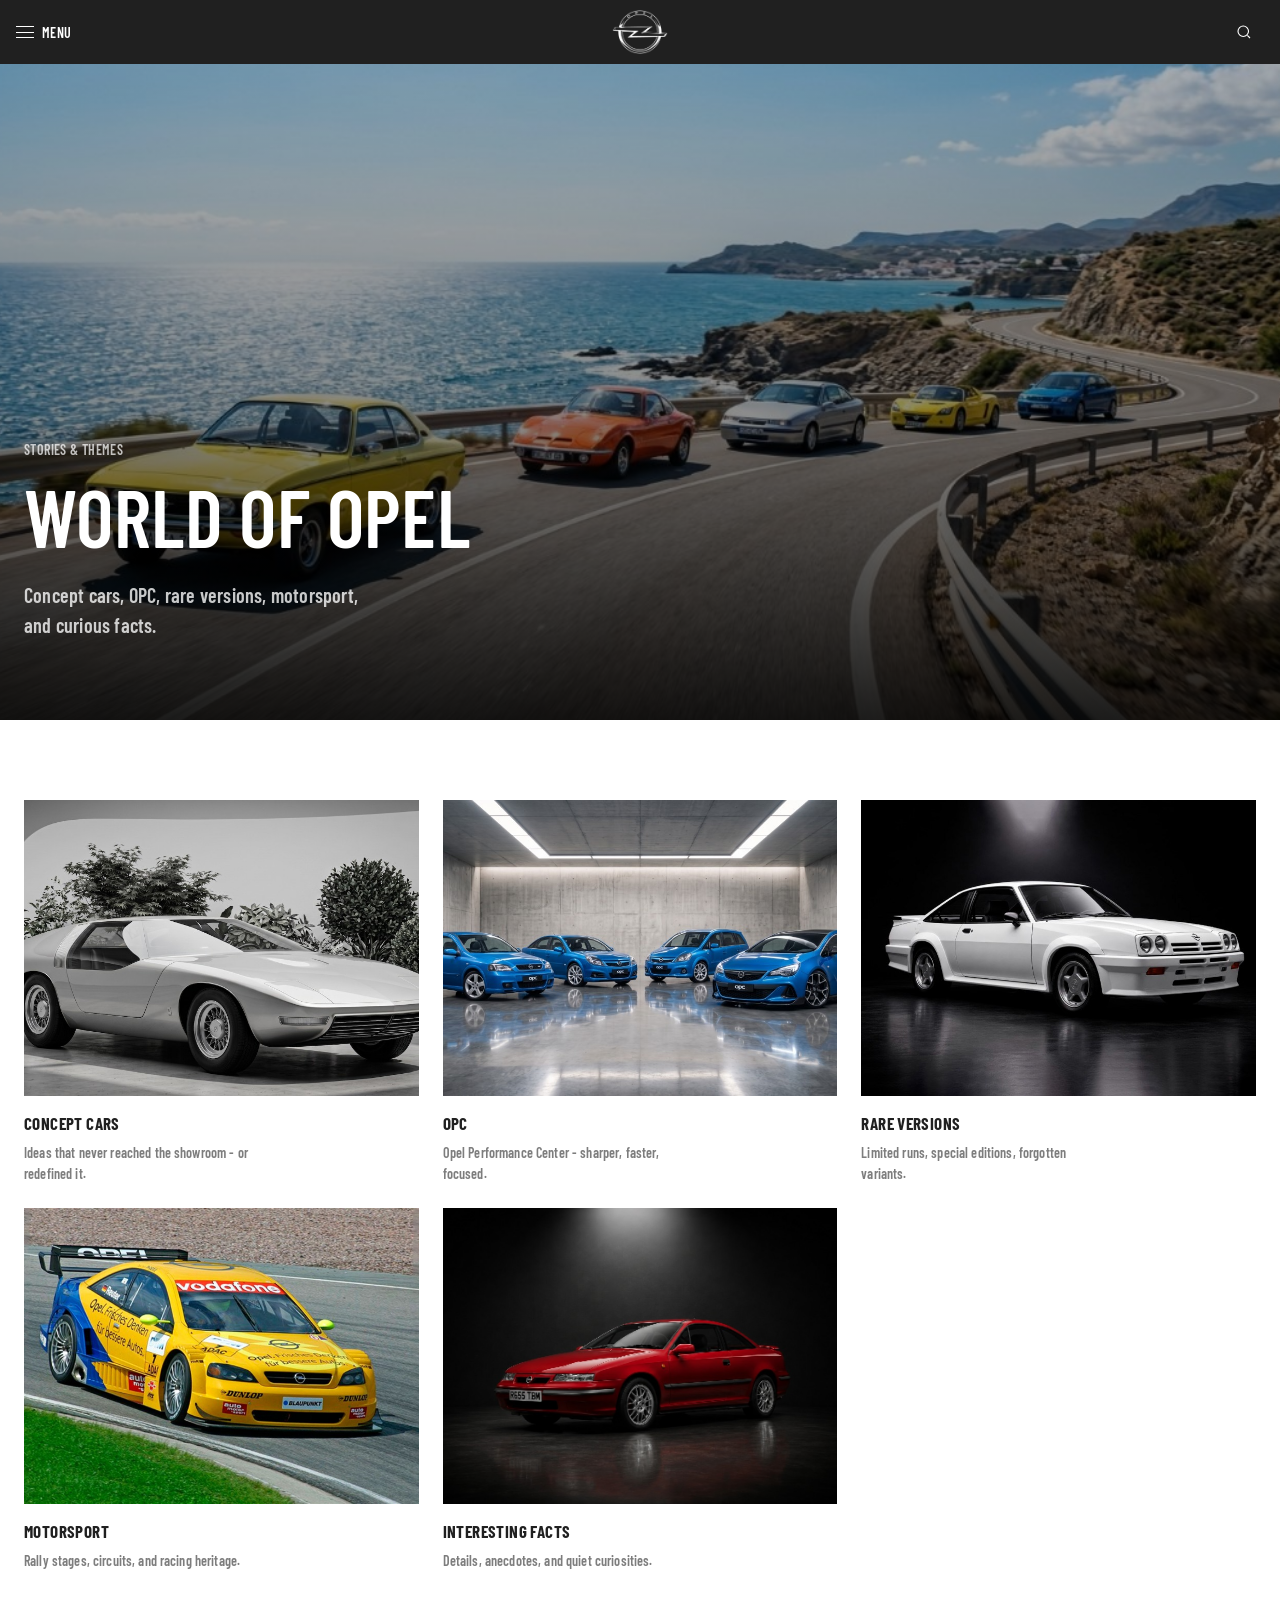
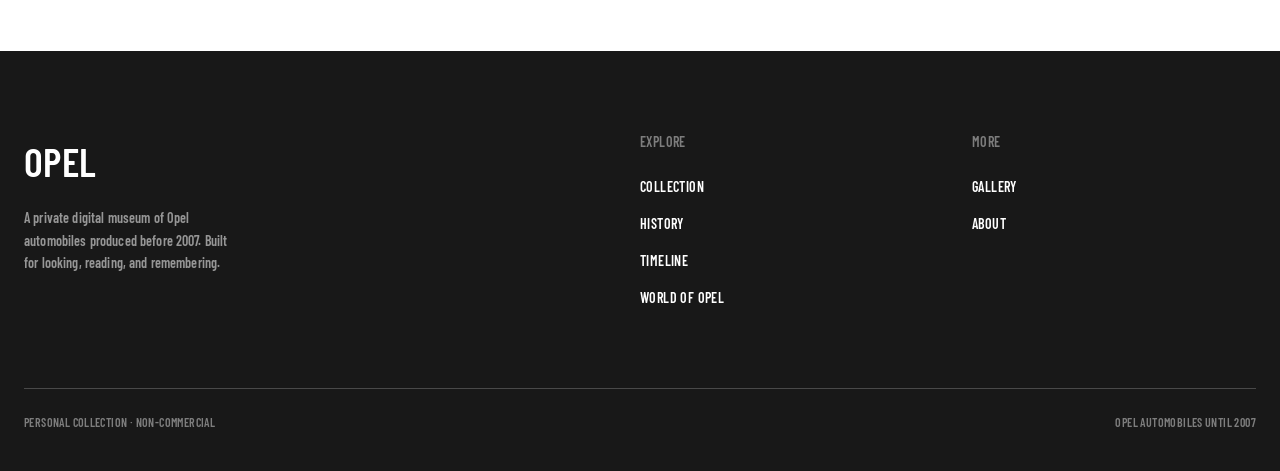
==== pages/world/index.html @ bebccdd2 "Initial commit: OPEL Digital Museum static site with GitHub Pages workflow." ====
<!DOCTYPE html>
<html lang="en">
  <head>
    <meta charset="UTF-8" />
    <meta name="viewport" content="width=device-width, initial-scale=1" />
    <title>World of Opel — OPEL</title>
    <link rel="icon" href="../../favicon.ico" sizes="any" />
    <link rel="icon" type="image/png" href="../../media/brand/favicon-32.png" sizes="32x32" />
    <link rel="apple-touch-icon" href="../../media/brand/apple-touch-icon.png" />
    <link rel="stylesheet" href="../../css/base.css" />
    <link rel="stylesheet" href="../../css/components.css" />
  </head>
  <body data-base="../../" data-page="world">
    <div id="site-header"></div>
    <main>
      <section class="page-hero" id="world-hero">
        <div class="page-hero__content">
          <p class="page-hero__eyebrow">Stories & themes</p>
          <h1 class="page-hero__title">World of Opel</h1>
          <p class="page-hero__lead">
            Concept cars, OPC, rare versions, motorsport, and curious facts.
          </p>
        </div>
      </section>
      <section class="section surface-white">
        <div class="container">
          <div class="tile-grid" id="world-categories"></div>
        </div>
      </section>
    </main>
    <div id="site-footer"></div>
    <script src="../../js/data.js"></script>
    <script src="../../js/app.js"></script>
    <script src="../../js/pages.js"></script>
  </body>
</html>
---- css/base.css ----
@import url("https://fonts.googleapis.com/css2?family=Barlow+Condensed:wght@400;500;600;700&display=swap");
@import url("./tokens.css");

*,
*::before,
*::after {
  box-sizing: border-box;
  margin: 0;
  padding: 0;
}

html {
  scroll-behavior: smooth;
}

body {
  font-family: var(--font-display);
  font-weight: var(--font-weight);
  font-size: var(--text-body);
  line-height: var(--leading-body);
  letter-spacing: var(--font-tracking);
  color: var(--color-carbony-black);
  background: var(--surface-canvas);
  text-transform: uppercase;
  -webkit-font-smoothing: antialiased;
}

img {
  display: block;
  max-width: 100%;
  height: auto;
  border-radius: var(--radius);
}

a {
  color: inherit;
  text-decoration: none;
}

button {
  font: inherit;
  letter-spacing: inherit;
  text-transform: uppercase;
  cursor: pointer;
  border: none;
  background: none;
  color: inherit;
  border-radius: var(--radius);
}

ul,
ol {
  list-style: none;
}

.container {
  width: min(100% - 48px, var(--page-max));
  margin-inline: auto;
}

.sr-only {
  position: absolute;
  width: 1px;
  height: 1px;
  padding: 0;
  margin: -1px;
  overflow: hidden;
  clip: rect(0, 0, 0, 0);
  border: 0;
}

/* Type roles */
.t-caption {
  font-size: var(--text-caption);
  line-height: var(--leading-caption);
  color: var(--color-steel-mid);
  font-weight: var(--font-weight-strong);
}

.t-label {
  font-size: var(--text-label);
  line-height: var(--leading-label);
  font-weight: var(--font-weight-strong);
}

.t-body {
  font-size: var(--text-body);
  line-height: var(--leading-body);
}

.t-sub {
  font-size: var(--text-subheading);
  line-height: var(--leading-subheading);
}

.t-h-sm {
  font-size: var(--text-heading-sm);
  line-height: var(--leading-heading-sm);
}

.t-h {
  font-size: var(--text-heading);
  line-height: var(--leading-heading);
}

.t-h-lg {
  font-size: var(--text-heading-lg);
  line-height: var(--leading-heading-lg);
}

.t-display {
  font-size: clamp(40px, 6vw, var(--text-display));
  line-height: var(--leading-display);
}

.t-display-lg {
  font-size: clamp(48px, 8vw, var(--text-display-lg));
  line-height: var(--leading-display-lg);
}

.t-hero {
  font-size: var(--text-hero);
  line-height: var(--leading-hero);
}

/* Sentence-case body for long reading (history / articles) */
.prose {
  text-transform: none;
  letter-spacing: 0.01em;
  max-width: 68ch;
  color: var(--color-steel-mid);
}

.prose p + p {
  margin-top: var(--space-24);
}

.prose h2 {
  text-transform: uppercase;
  letter-spacing: var(--font-tracking);
  font-size: var(--text-heading);
  line-height: var(--leading-heading);
  color: var(--color-carbony-black);
  margin: var(--space-48) 0 var(--space-24);
  font-weight: var(--font-weight-strong);
}

/* Reveal on scroll */
.reveal {
  opacity: 0;
  transform: translateY(24px);
  transition: opacity 0.7s ease, transform 0.7s ease;
}

.reveal.is-visible {
  opacity: 1;
  transform: none;
}

@media (prefers-reduced-motion: reduce) {
  html {
    scroll-behavior: auto;
  }

  .reveal {
    opacity: 1;
    transform: none;
    transition: none;
  }
}
---- css/components.css ----
/* Top navigation */
.site-header {
  position: fixed;
  inset: 0 0 auto;
  z-index: 100;
  height: var(--nav-height);
  background: var(--surface-carbony);
  color: var(--color-pearl-white);
}

.site-header__inner {
  height: 100%;
  width: min(100% - 32px, var(--page-max));
  margin-inline: auto;
  display: grid;
  grid-template-columns: 1fr auto 1fr;
  align-items: center;
  gap: var(--space-16);
}

.nav-menu-btn {
  display: inline-flex;
  align-items: center;
  gap: var(--space-8);
  justify-self: start;
  font-size: var(--text-label);
  font-weight: var(--font-weight-strong);
  color: var(--color-pearl-white);
}

.nav-menu-btn__icon {
  width: 18px;
  height: 12px;
  display: flex;
  flex-direction: column;
  justify-content: space-between;
}

.nav-menu-btn__icon span {
  display: block;
  height: 1px;
  background: currentColor;
}

.site-logo {
  justify-self: center;
  display: flex;
  align-items: center;
  line-height: 0;
}

.site-logo img {
  display: block;
  height: 44px;
  width: auto;
}

.nav-actions {
  justify-self: end;
  display: flex;
  gap: var(--space-16);
  align-items: center;
}

.nav-icon-btn {
  width: 40px;
  height: 40px;
  display: grid;
  place-items: center;
  color: var(--color-pearl-white);
  border: 1px solid transparent;
}

.nav-icon-btn:hover {
  border-color: var(--color-steel-mid);
}

.nav-icon-btn svg {
  width: 18px;
  height: 18px;
  stroke: currentColor;
  fill: none;
  stroke-width: 1.5;
}

/* Fullscreen menu overlay */
.menu-overlay {
  position: fixed;
  inset: 0;
  z-index: 200;
  background: var(--surface-deep);
  color: var(--color-pearl-white);
  padding: calc(var(--nav-height) + var(--space-48)) var(--space-24) var(--space-48);
  transform: translateY(-100%);
  transition: transform 0.45s ease;
  overflow-y: auto;
}

.menu-overlay.is-open {
  transform: none;
}

.menu-overlay__close {
  position: absolute;
  top: var(--space-24);
  right: var(--space-24);
  font-size: var(--text-label);
  font-weight: var(--font-weight-strong);
  color: var(--color-pearl-white);
}

.menu-overlay__list {
  width: min(100%, 720px);
  margin: 0 auto;
  display: flex;
  flex-direction: column;
  gap: var(--space-8);
}

.menu-overlay__list a {
  font-size: clamp(32px, 6vw, 54px);
  font-weight: var(--font-weight-strong);
  line-height: 1.1;
  padding: var(--space-8) 0;
  border-bottom: 1px solid var(--color-graphite-border);
  transition: color 0.2s ease, padding-left 0.2s ease;
}

.menu-overlay__list a:hover {
  color: var(--color-giallo-vivo);
  padding-left: var(--space-16);
}

.menu-overlay__sub {
  display: flex;
  flex-wrap: wrap;
  gap: var(--space-16);
  padding: var(--space-16) 0 var(--space-32);
}

.menu-overlay__sub a {
  font-size: var(--text-label) !important;
  font-weight: var(--font-weight-strong) !important;
  border: none !important;
  color: var(--color-ash-border);
  padding: 0 !important;
}

.menu-overlay__sub a:hover {
  color: var(--color-pearl-white);
  padding-left: 0 !important;
}

/* Search panel */
.search-panel {
  position: fixed;
  inset: var(--nav-height) 0 auto;
  z-index: 150;
  background: var(--surface-canvas);
  border-bottom: 1px solid var(--color-ash-border);
  padding: var(--space-24);
  display: none;
}

.search-panel.is-open {
  display: block;
}

.search-panel__inner {
  width: min(100%, 720px);
  margin: 0 auto;
}

.search-panel input {
  width: 100%;
  border: none;
  border-bottom: 1px solid var(--color-carbony-black);
  border-radius: 0;
  font: inherit;
  font-size: var(--text-heading-sm);
  font-weight: var(--font-weight-strong);
  text-transform: uppercase;
  letter-spacing: var(--font-tracking);
  padding: var(--space-16) 0;
  outline: none;
  background: transparent;
  color: var(--color-carbony-black);
}

.search-panel__results {
  margin-top: var(--space-24);
  display: flex;
  flex-direction: column;
  max-height: 50vh;
  overflow-y: auto;
  padding-right: var(--space-16);
}

/* Chrome/Safari: classic thin bar (width forces non-overlay).
   Do NOT set scrollbar-width/color here — they override webkit in Chrome 121+. */
.search-panel__results::-webkit-scrollbar {
  width: 4px;
}

.search-panel__results::-webkit-scrollbar-track {
  background: var(--color-marble-gray);
}

.search-panel__results::-webkit-scrollbar-thumb {
  background: var(--color-graphite-border);
  border-radius: 0;
}

.search-panel__results::-webkit-scrollbar-thumb:hover {
  background: var(--color-steel-mid);
}

.search-panel__results::-webkit-scrollbar-corner {
  background: transparent;
}

/* Firefox (and engines without webkit scrollbar pseudos) */
@supports not selector(::-webkit-scrollbar) {
  .search-panel__results {
    scrollbar-width: thin;
    scrollbar-color: var(--color-graphite-border) var(--color-marble-gray);
  }
}

.search-result {
  display: flex;
  justify-content: space-between;
  gap: var(--space-16);
  padding: var(--space-16) 0;
  border-bottom: 1px solid var(--color-marble-gray);
  font-size: var(--text-body);
  font-weight: var(--font-weight-strong);
}

.search-result:hover {
  color: var(--color-giallo-ombra);
}

.search-result__meta {
  color: var(--color-steel-mid);
  font-size: var(--text-label);
  font-weight: var(--font-weight-strong);
  white-space: nowrap;
}

.search-empty {
  color: var(--color-steel-mid);
  font-size: var(--text-label);
  font-weight: var(--font-weight-strong);
  padding: var(--space-16) 0;
}

/* Buttons */
.btn-giallo {
  display: inline-flex;
  align-items: center;
  gap: var(--space-8);
  background: var(--color-giallo-vivo);
  color: var(--surface-carbony);
  padding: var(--space-16) var(--space-24);
  font-size: var(--text-label);
  font-weight: var(--font-weight-strong);
  border-radius: var(--radius);
  transition: background 0.2s ease;
}

.btn-giallo:hover {
  background: var(--color-giallo-ombra);
}

.btn-ghost {
  display: inline-flex;
  align-items: center;
  gap: var(--space-8);
  font-size: var(--text-label);
  font-weight: var(--font-weight-strong);
  transition: gap 0.2s ease;
}

.btn-ghost:hover {
  gap: var(--space-16);
}

.btn-ghost--light {
  color: var(--color-pearl-white);
}

.btn-outline {
  display: inline-flex;
  align-items: center;
  gap: var(--space-8);
  padding: var(--space-16) var(--space-24);
  border: 1px solid var(--color-steel-mid);
  font-size: var(--text-label);
  font-weight: var(--font-weight-strong);
  border-radius: var(--radius);
}

.btn-outline:hover {
  border-color: var(--color-carbony-black);
}

/* Section heading block */
.section-head {
  display: flex;
  flex-wrap: wrap;
  align-items: flex-end;
  justify-content: space-between;
  gap: var(--space-24);
  margin-bottom: var(--space-48);
}

.section-head__title {
  font-size: clamp(32px, 5vw, var(--text-display));
  line-height: var(--leading-display);
  font-weight: var(--font-weight-strong);
}

.section-head__link {
  font-size: var(--text-label);
  font-weight: var(--font-weight-strong);
  display: inline-flex;
  align-items: center;
  gap: var(--space-8);
}

.section-head__link:hover {
  color: var(--color-giallo-ombra);
}

/* Section with title top / link top-right (desktop) or bottom (mobile) */
.section-block {
  display: grid;
  grid-template-columns: 1fr auto;
  grid-template-rows: auto auto;
  align-items: end;
  column-gap: var(--space-24);
  row-gap: var(--space-48);
}

.section-block > .section-head {
  grid-column: 1;
  grid-row: 1;
  margin-bottom: 0;
}

.section-block > .section-head__link,
.section-block > .section-more-btn {
  grid-column: 2;
  grid-row: 1;
  align-self: end;
}

.section-block > .home-preview-grid,
.section-block > .cult-marquee,
.section-block > .home-timeline-wrap,
.section-block > .prose,
.section-block > .t-sub {
  grid-column: 1 / -1;
  grid-row: 2;
  min-width: 0;
}

.section-more-btn {
  white-space: nowrap;
}

/* Surfaces */
.surface-dark {
  background: var(--surface-carbony);
  color: var(--color-pearl-white);
}

.surface-deep {
  background: var(--surface-deep);
  color: var(--color-pearl-white);
}

.surface-marble {
  background: var(--surface-marble);
}

.surface-white {
  background: var(--surface-canvas);
}

.section {
  padding-block: var(--section-gap);
}

.page-pad {
  padding-top: calc(var(--nav-height) + var(--space-64));
  padding-bottom: var(--space-80);
}

/* Hero */
.hero {
  position: relative;
  min-height: 100vh;
  min-height: 100dvh;
  background: var(--surface-carbony);
  color: var(--color-pearl-white);
  display: flex;
  align-items: flex-end;
  overflow: hidden;
}

.hero__slides {
  position: absolute;
  inset: 0;
}

.hero__slide {
  position: absolute;
  inset: 0;
  background-color: #111;
  background-position: center;
  background-size: cover;
  background-repeat: no-repeat;
  opacity: 0;
  transform: scale(1.04);
  transition: opacity 1.1s ease, transform 6s ease;
}

.hero__slide.is-active {
  opacity: 1;
  transform: scale(1);
}

.hero__veil {
  position: absolute;
  inset: 0;
  z-index: 1;
  background:
    linear-gradient(180deg, transparent 18%, rgba(0, 0, 0, 0.78) 100%),
    linear-gradient(90deg, rgba(0, 0, 0, 0.72) 0%, rgba(0, 0, 0, 0.2) 55%, transparent 100%);
  pointer-events: none;
}

.hero__media {
  position: absolute;
  inset: 0;
  background:
    linear-gradient(180deg, transparent 20%, rgba(0, 0, 0, 0.82) 100%),
    linear-gradient(90deg, rgba(0, 0, 0, 0.7) 0%, rgba(0, 0, 0, 0.25) 55%),
    #111 url("../media/cars/calibra/hero.jpg") center / cover no-repeat;
}

.hero__media::after {
  content: "";
  position: absolute;
  inset: 0;
  background: repeating-linear-gradient(
    -12deg,
    transparent,
    transparent 80px,
    rgba(255, 255, 255, 0.015) 80px,
    rgba(255, 255, 255, 0.015) 81px
  );
  pointer-events: none;
}

.hero__content {
  position: relative;
  z-index: 2;
  width: min(100% - 48px, var(--page-max));
  margin: 0 auto;
  padding-bottom: var(--space-80);
  min-width: min(100%, 320px);
}

.hero__eyebrow {
  font-size: var(--text-label);
  font-weight: var(--font-weight-strong);
  margin-bottom: var(--space-16);
  color: var(--color-ash-border);
}

.hero__title {
  margin-bottom: var(--space-32);
  font-weight: var(--font-weight-strong);
}

.hero__actions {
  display: flex;
  flex-wrap: wrap;
  gap: var(--space-24);
  align-items: center;
}

.hero__pips {
  position: absolute;
  right: var(--space-40);
  bottom: var(--space-40);
  display: flex;
  align-items: center;
  gap: var(--space-24);
  z-index: 2;
}

.pip {
  width: 40px;
  height: 2px;
  padding: 0;
  background: rgba(255, 255, 255, 0.35);
  border: none;
  border-radius: 0;
  cursor: pointer;
}

.pip.is-active {
  background: var(--color-pearl-white);
}

/* Product / story tiles */
.tile-grid {
  display: grid;
  grid-template-columns: repeat(3, 1fr);
  gap: var(--space-24);
}

.tile-grid--2 {
  grid-template-columns: repeat(2, 1fr);
}

/* Cult models infinite marquee */
.cult-section {
  overflow: hidden;
}

.cult-marquee {
  overflow: hidden;
  width: 100%;
  max-width: 100%;
  min-width: 0;
  cursor: grab;
  -webkit-mask-image: linear-gradient(
    to right,
    transparent 0%,
    #000 6%,
    #000 94%,
    transparent 100%
  );
  mask-image: linear-gradient(
    to right,
    transparent 0%,
    #000 6%,
    #000 94%,
    transparent 100%
  );
  user-select: none;
}

.cult-marquee.is-dragging {
  cursor: grabbing;
}

.cult-marquee.is-dragging .cult-marquee__item {
  pointer-events: none;
}

.cult-marquee__track {
  display: flex;
  gap: var(--space-24);
  width: max-content;
  padding-inline: 0;
  will-change: transform;
}

.cult-marquee__item {
  flex: 0 0 280px;
  width: 280px;
  max-width: 100%;
}

/* Compact preview: column, 3 items, no scroll */
.cult-marquee.is-compact {
  overflow: visible;
  cursor: default;
  mask-image: none;
  -webkit-mask-image: none;
  user-select: auto;
  width: 100%;
  margin-left: 0;
}

.cult-marquee.is-compact .cult-marquee__track {
  display: grid;
  grid-template-columns: 1fr;
  gap: var(--space-24);
  width: 100%;
  max-width: none;
  padding-inline: 0;
  transform: none !important;
  will-change: auto;
}

.cult-marquee.is-compact .cult-marquee__item {
  flex: none;
  width: 100%;
  max-width: none;
}

.cult-marquee.is-compact .cult-marquee__item:nth-child(n + 4) {
  display: none;
}

@media (prefers-reduced-motion: reduce) {
  .cult-marquee:not(.is-compact) {
    overflow-x: auto;
  }

  .cult-marquee:not(.is-compact) .cult-marquee__track {
    transform: none !important;
  }
}

/* Home timeline preview */
.home-timeline-wrap {
  position: relative;
}

.home-timeline {
  display: grid;
  gap: 0;
  overflow: hidden;
  -webkit-mask-image: linear-gradient(
    to bottom,
    #000 0%,
    #000 42%,
    rgba(0, 0, 0, 0.55) 68%,
    transparent 100%
  );
  mask-image: linear-gradient(
    to bottom,
    #000 0%,
    #000 42%,
    rgba(0, 0, 0, 0.55) 68%,
    transparent 100%
  );
}

.home-timeline__item {
  display: grid;
  grid-template-columns: 104px 1fr;
  gap: var(--space-24);
  padding: var(--space-24) 0;
  border-bottom: 1px solid var(--color-graphite-border);
}

.home-timeline__item:first-child {
  padding-top: 0;
}

.home-timeline__item:last-child {
  border-bottom: none;
  padding-bottom: var(--space-64);
}

.home-timeline__more {
  position: absolute;
  left: 50%;
  bottom: var(--space-8);
  z-index: 2;
  transform: translate(-50%, 12px);
  opacity: 0;
  pointer-events: none;
  transition: opacity 0.35s ease, transform 0.35s ease;
  white-space: nowrap;
}

.home-timeline-wrap:hover .home-timeline__more,
.home-timeline-wrap:focus-within .home-timeline__more {
  opacity: 1;
  transform: translate(-50%, 0);
  pointer-events: auto;
}

@media (min-width: 801px) {
  .home-timeline-wrap .home-timeline__more {
    position: absolute;
    left: 50%;
    bottom: var(--space-8);
    z-index: 2;
    transform: translate(-50%, 12px);
    opacity: 0;
    pointer-events: none;
    border: none;
    min-height: 0;
    padding: 0;
    margin: 0;
    width: auto;
    text-align: left;
  }

  .home-timeline-wrap:hover .home-timeline__more,
  .home-timeline-wrap:focus-within .home-timeline__more {
    opacity: 1;
    transform: translate(-50%, 0);
    pointer-events: auto;
  }
}

.home-timeline__year {
  font-size: var(--text-subheading);
  font-weight: var(--font-weight-strong);
  color: var(--color-giallo-vivo);
  letter-spacing: 0.04em;
}

.home-timeline__title {
  font-size: clamp(22px, 2.4vw, var(--text-heading-sm));
  font-weight: var(--font-weight-strong);
  margin-bottom: var(--space-8);
  line-height: 1.25;
}

.home-timeline__text {
  font-size: var(--text-body);
  font-weight: var(--font-weight-strong);
  color: var(--color-ash-border);
  text-transform: none;
  letter-spacing: 0.01em;
  max-width: 56ch;
  line-height: 1.6;
}

.tile {
  display: block;
}

.tile__media {
  aspect-ratio: 4 / 3;
  background: var(--color-anvil);
  margin-bottom: var(--space-16);
  position: relative;
  overflow: hidden;
}

.tile__media img {
  width: 100%;
  height: 100%;
  object-fit: cover;
}

.tile__placeholder {
  width: 100%;
  height: 100%;
  display: grid;
  place-items: center;
  background:
    linear-gradient(145deg, #2a2a2a 0%, #151515 50%, #1f1f1f 100%);
  color: var(--color-ash-border);
  font-size: var(--text-label);
  font-weight: var(--font-weight-strong);
  text-align: center;
  padding: var(--space-16);
}

.tile__date {
  font-size: var(--text-caption);
  font-weight: var(--font-weight-strong);
  color: var(--color-steel-mid);
  margin-bottom: var(--space-8);
}

.tile__title {
  font-size: var(--text-body);
  line-height: 1.3;
  font-weight: 700;
}

.tile:hover .tile__title {
  color: var(--color-giallo-ombra);
}

.tile--dark .tile__date {
  color: var(--color-ash-border);
}

.tile--dark:hover .tile__title {
  color: var(--color-giallo-vivo);
}

/* Collection cards */
.car-card__meta {
  display: flex;
  gap: var(--space-16);
  font-size: var(--text-caption);
  font-weight: var(--font-weight-strong);
  color: var(--color-steel-mid);
  margin-bottom: var(--space-8);
}

.car-card__desc {
  margin-top: var(--space-8);
  font-size: var(--text-label);
  font-weight: var(--font-weight-strong);
  color: var(--color-steel-mid);
  text-transform: none;
  letter-spacing: 0.01em;
  max-width: 40ch;
}

/* Footer */
.site-footer {
  background: var(--surface-deep);
  color: var(--color-pearl-white);
  padding: var(--space-80) 0 var(--space-40);
}

.site-footer__grid {
  display: grid;
  grid-template-columns: 2fr 1fr 1fr;
  gap: var(--space-48);
  margin-bottom: var(--space-64);
}

.site-footer__brand {
  font-size: var(--text-heading-lg);
  font-weight: var(--font-weight-strong);
  margin-bottom: var(--space-16);
}

.site-footer p {
  font-size: var(--text-label);
  font-weight: var(--font-weight-strong);
  color: var(--color-ash-border);
  max-width: 36ch;
  text-transform: none;
  letter-spacing: 0.01em;
  line-height: 1.6;
}

.site-footer__col h3 {
  font-size: var(--text-label);
  font-weight: var(--font-weight-strong);
  margin-bottom: var(--space-24);
  color: var(--color-steel-mid);
}

.site-footer__col a {
  display: block;
  font-size: var(--text-label);
  font-weight: var(--font-weight-strong);
  margin-bottom: var(--space-16);
  color: var(--color-pearl-white);
}

.site-footer__col a:hover {
  color: var(--color-giallo-vivo);
}

.site-footer__bottom {
  border-top: 1px solid var(--color-graphite-border);
  padding-top: var(--space-24);
  font-size: var(--text-caption);
  font-weight: var(--font-weight-strong);
  color: var(--color-steel-mid);
  display: flex;
  justify-content: space-between;
  gap: var(--space-16);
  flex-wrap: wrap;
}

/* Page hero (inner) */
.page-hero {
  background: var(--surface-carbony);
  color: var(--color-pearl-white);
  padding: calc(var(--nav-height) + var(--space-80)) 0 var(--space-80);
}

.page-hero--banner {
  position: relative;
  min-height: min(80vh, 800px);
  display: flex;
  align-items: flex-end;
  padding: 0;
  overflow: hidden;
}

.page-hero__media {
  position: absolute;
  inset: 0;
  background: center / cover no-repeat;
  transform: scale(1.02);
}

.page-hero__veil {
  position: absolute;
  inset: 0;
  background:
    linear-gradient(
      to top,
      rgba(0, 0, 0, 0.88) 0%,
      rgba(0, 0, 0, 0.45) 42%,
      rgba(0, 0, 0, 0.28) 100%
    );
  pointer-events: none;
}

.page-hero__content {
  position: relative;
  z-index: 1;
  width: min(100% - 48px, var(--page-max));
  margin-inline: auto;
}

.page-hero--banner .page-hero__content {
  padding: calc(var(--nav-height) + var(--space-80)) 0 var(--space-80);
}

.page-hero__eyebrow {
  font-size: var(--text-label);
  font-weight: var(--font-weight-strong);
  color: var(--color-ash-border);
  margin-bottom: var(--space-16);
}

.page-hero--banner .page-hero__eyebrow {
  color: rgba(255, 255, 255, 0.72);
}

.page-hero__title {
  font-size: clamp(48px, 8vw, var(--text-display-lg));
  line-height: var(--leading-display-lg);
  font-weight: var(--font-weight-strong);
  max-width: 16ch;
}

.page-hero__lead {
  margin-top: var(--space-24);
  font-size: var(--text-subheading);
  font-weight: var(--font-weight-strong);
  color: var(--color-ash-border);
  max-width: 40ch;
  text-transform: none;
  letter-spacing: 0.01em;
}

.page-hero--banner .page-hero__lead {
  color: rgba(255, 255, 255, 0.78);
}

/* Timeline */
.timeline {
  position: relative;
  padding-left: var(--space-40);
}

.timeline::before {
  content: "";
  position: absolute;
  left: 0;
  top: 0;
  bottom: 0;
  width: 1px;
  background: var(--color-ash-border);
}

.timeline__item {
  position: relative;
  padding-bottom: var(--space-64);
}

.timeline__item::before {
  content: "";
  position: absolute;
  left: calc(-1 * var(--space-40) - 4px);
  top: 6px;
  width: 9px;
  height: 9px;
  background: var(--color-giallo-vivo);
}

.timeline__year {
  font-size: var(--text-label);
  font-weight: var(--font-weight-strong);
  color: var(--color-steel-mid);
  margin-bottom: var(--space-8);
}

.timeline__title {
  font-size: var(--text-heading-sm);
  font-weight: var(--font-weight-strong);
  margin-bottom: var(--space-16);
}

.timeline__text {
  text-transform: none;
  letter-spacing: 0.01em;
  color: var(--color-anvil);
  max-width: 60ch;
  line-height: 1.6;
}

/* Specs table */
.specs {
  width: 100%;
  border-collapse: collapse;
}

.specs th,
.specs td {
  text-align: left;
  padding: var(--space-16) 0;
  border-bottom: 1px solid var(--color-ash-border);
  font-size: var(--text-label);
  font-weight: var(--font-weight-strong);
  vertical-align: top;
}

.specs th {
  color: var(--color-steel-mid);
  width: 40%;
}

/* Engine block */
.engine-list {
  display: grid;
  gap: var(--space-24);
}

.engine-card {
  border: 1px solid var(--color-ash-border);
  padding: var(--space-24);
  position: relative;
  transition: border-color 0.25s ease, background 0.25s ease;
  cursor: pointer;
}

.engine-card:hover,
.engine-card.is-active {
  border-color: var(--color-giallo-vivo);
  background: var(--surface-marble);
}

.engine-card__name {
  font-size: var(--text-heading-sm);
  font-weight: var(--font-weight-strong);
  margin-bottom: var(--space-8);
}

.engine-card__meta {
  font-size: var(--text-label);
  font-weight: var(--font-weight-strong);
  color: var(--color-steel-mid);
  margin-bottom: var(--space-16);
}

.engine-card__hint {
  font-size: var(--text-caption);
  font-weight: var(--font-weight-strong);
  color: var(--color-steel-mid);
  opacity: 0;
  transform: translateY(4px);
  transition: opacity 0.25s ease, transform 0.25s ease;
}

.engine-card:hover .engine-card__hint {
  opacity: 1;
  transform: none;
}

.engine-card__pulse {
  position: absolute;
  top: var(--space-24);
  right: var(--space-24);
  width: 12px;
  height: 12px;
  background: var(--color-giallo-vivo);
  opacity: 0;
}

.engine-card:hover .engine-card__pulse {
  animation: engine-pulse 0.9s ease infinite;
}

@keyframes engine-pulse {
  0%,
  100% {
    opacity: 0.2;
    transform: scale(1);
  }
  50% {
    opacity: 1;
    transform: scale(1.35);
  }
}

/* Gallery lightbox */
.lightbox {
  position: fixed;
  inset: 0;
  z-index: 300;
  background: rgba(0, 0, 0, 0.92);
  display: none;
  align-items: center;
  justify-content: center;
  padding: var(--space-40);
}

.lightbox.is-open {
  display: flex;
}

.lightbox__img {
  max-width: min(100%, 1200px);
  max-height: 85vh;
  object-fit: contain;
}

.lightbox__close,
.lightbox__prev,
.lightbox__next {
  position: absolute;
  color: var(--color-pearl-white);
  font-size: var(--text-label);
  font-weight: var(--font-weight-strong);
  padding: var(--space-16);
}

.lightbox__close {
  top: var(--space-24);
  right: var(--space-24);
}

.lightbox__prev {
  left: var(--space-16);
}

.lightbox__next {
  right: var(--space-16);
}

.gallery-grid {
  display: grid;
  grid-template-columns: repeat(auto-fill, minmax(280px, 1fr));
  gap: var(--space-24);
}

.gallery-item {
  aspect-ratio: 4 / 3;
  cursor: zoom-in;
  overflow: hidden;
  background: var(--color-anvil);
}

.gallery-item img,
.gallery-item .tile__placeholder {
  width: 100%;
  height: 100%;
  object-fit: cover;
  transition: transform 0.5s ease;
}

.gallery-item:hover img,
.gallery-item:hover .tile__placeholder {
  transform: scale(1.04);
}

/* Category chips */
.cat-list {
  display: flex;
  flex-wrap: wrap;
  gap: var(--space-16);
  margin-bottom: var(--space-48);
}

.cat-list a {
  padding: var(--space-16) var(--space-24);
  border: 1px solid var(--color-ash-border);
  font-size: var(--text-label);
  font-weight: var(--font-weight-strong);
}

.cat-list a:hover,
.cat-list a.is-active {
  border-color: var(--color-carbony-black);
  background: var(--color-carbony-black);
  color: var(--color-pearl-white);
}

/* Collection search local */
.collection-toolbar {
  display: flex;
  flex-wrap: wrap;
  gap: var(--space-24);
  align-items: center;
  margin-bottom: var(--space-48);
}

.collection-toolbar input {
  flex: 1;
  min-width: 220px;
  border: none;
  border-bottom: 1px solid var(--color-carbony-black);
  border-radius: 0;
  font: inherit;
  font-size: var(--text-body);
  font-weight: var(--font-weight-strong);
  text-transform: uppercase;
  letter-spacing: var(--font-tracking);
  padding: var(--space-16) 0;
  outline: none;
  background: transparent;
}

/* Related cars */
.related-grid {
  display: grid;
  grid-template-columns: repeat(3, 1fr);
  gap: var(--space-24);
}

/* Facts */
.fact-list {
  display: grid;
  gap: var(--space-24);
}

.fact-item {
  padding: var(--space-24) 0;
  border-top: 1px solid var(--color-ash-border);
  display: grid;
  grid-template-columns: 64px 1fr;
  gap: var(--space-24);
}

.fact-item__num {
  font-size: var(--text-heading-sm);
  color: var(--color-giallo-vivo);
}

.fact-item__text {
  text-transform: none;
  letter-spacing: 0.01em;
  line-height: 1.6;
  color: var(--color-anvil);
}

@media (max-width: 800px) {
  .cult-section {
    overflow: visible;
  }

  .section-block {
    grid-template-columns: 1fr;
    grid-template-rows: auto auto auto;
    row-gap: var(--space-24);
  }

  .section-block > .section-head {
    grid-row: 1;
  }

  .section-block > .home-preview-grid,
  .section-block > .cult-marquee,
  .section-block > .home-timeline-wrap,
  .section-block > .prose,
  .section-block > .t-sub {
    grid-row: 2;
  }

  .section-block > .section-head__link,
  .section-block > .section-more-btn {
    grid-column: 1;
    grid-row: 3;
    justify-self: stretch;
    align-self: stretch;
    display: flex;
    align-items: center;
    white-space: normal;
    text-align: center;
    min-height: 56px;
    padding: var(--space-16) var(--space-24);
    font-size: var(--text-body);
    font-weight: var(--font-weight-strong);
    border: 1px solid var(--color-graphite-border);
    justify-content: center;
    margin-top: var(--space-8);
    transition: border-color 0.2s ease, color 0.2s ease, background 0.2s ease;
  }

  .home-timeline-wrap {
    display: flex;
    flex-direction: column;
    gap: var(--space-8);
  }

  .home-timeline-wrap .home-timeline__more {
    position: static;
    left: auto;
    bottom: auto;
    display: flex;
    align-items: center;
    justify-content: center;
    transform: none;
    opacity: 1;
    pointer-events: auto;
    white-space: normal;
    text-align: center;
    min-height: 56px;
    padding: var(--space-16) var(--space-24);
    font-size: var(--text-body);
    font-weight: var(--font-weight-strong);
    border: 1px solid var(--color-ash-border);
    color: var(--color-pearl-white);
    margin-top: var(--space-8);
    transition: border-color 0.2s ease, color 0.2s ease, background 0.2s ease;
  }

  .home-timeline-wrap .home-timeline__more:hover {
    border-color: var(--color-giallo-vivo);
    color: var(--color-giallo-vivo);
    background: rgba(255, 210, 0, 0.06);
  }

  .surface-dark .section-block > .section-head__link,
  .surface-dark .section-block > .section-more-btn {
    border-color: var(--color-ash-border);
    color: var(--color-pearl-white);
  }

  .surface-white .section-block > .section-head__link,
  .surface-white .section-block > .section-more-btn {
    color: var(--color-carbony-black);
  }

  .section-block > .section-head__link:hover,
  .section-block > .section-more-btn:hover {
    border-color: var(--color-giallo-vivo);
    color: var(--color-giallo-vivo);
    background: rgba(255, 210, 0, 0.06);
  }

  .home-preview-grid.tile-grid,
  .tile-grid.home-preview-grid {
    grid-template-columns: 1fr;
  }

  .home-timeline {
    mask-image: none;
    -webkit-mask-image: none;
  }

  .home-timeline__item {
    grid-template-columns: 1fr;
    gap: var(--space-8);
  }

  .home-timeline__item:last-child {
    padding-bottom: var(--space-24);
  }
}

@media (max-width: 960px) {
  .tile-grid,
  .tile-grid--2,
  .related-grid {
    grid-template-columns: 1fr 1fr;
  }

  .site-footer__grid {
    grid-template-columns: 1fr 1fr;
  }

  .hero__content {
    max-width: 100%;
  }
}

@media (max-width: 640px) {
  .tile-grid,
  .tile-grid--2,
  .related-grid {
    grid-template-columns: 1fr;
  }

  .home-timeline__item {
    grid-template-columns: 1fr;
    gap: var(--space-8);
  }

  .site-footer__grid {
    grid-template-columns: 1fr;
  }

  .site-header__inner {
    grid-template-columns: auto 1fr auto;
  }

  .nav-menu-btn span:last-child {
    display: none;
  }

  .fact-item {
    grid-template-columns: 1fr;
    gap: var(--space-8);
  }

  .hero__pips {
    display: none;
  }
}
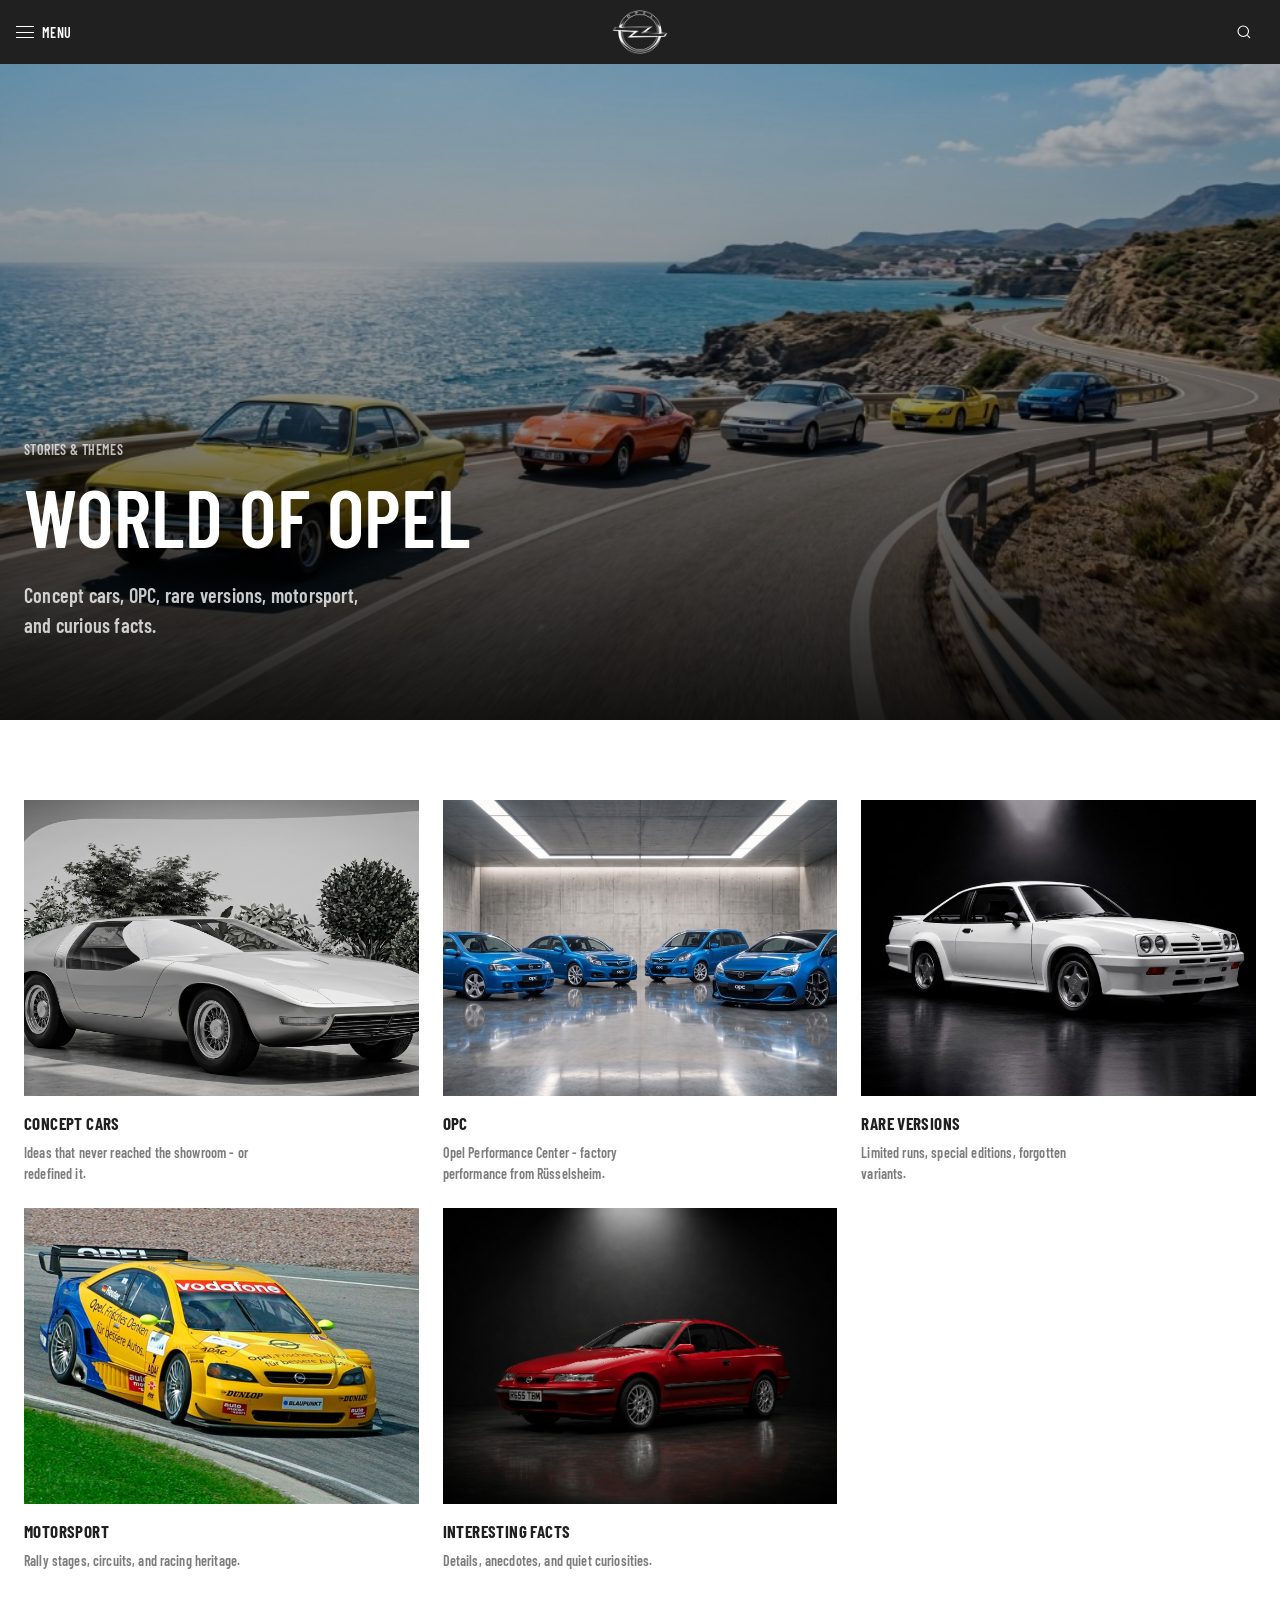
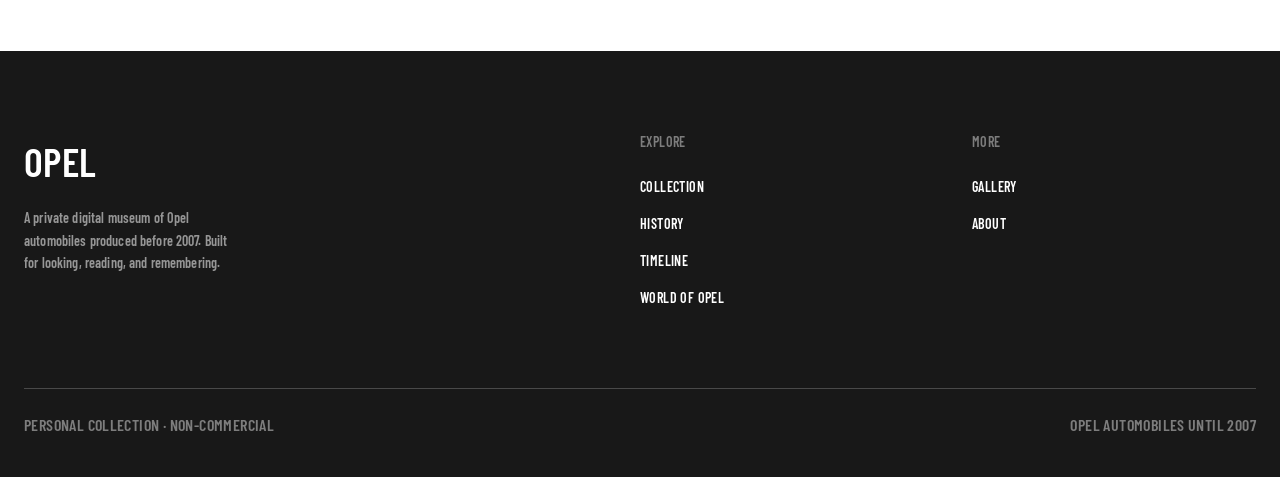
==== commit 490b0ffb: "Expand museum content, add media, and clean up project artifacts. Adds full car, OPC, and concept ar" ====
--- a/pages/world/index.html
+++ b/pages/world/index.html
@@ -29,6 +29,11 @@
       </section>
     </main>
     <div id="site-footer"></div>
+    <script src="../../js/site-content-patches.js"></script>
+    <script src="../../js/concepts-article-patches.js"></script>
+    <script src="../../js/site-content-images.js"></script>
+    <script src="../../js/opc-article-patches.js"></script>
+    <script src="../../js/car-content-patches.js"></script>
     <script src="../../js/data.js"></script>
     <script src="../../js/app.js"></script>
     <script src="../../js/pages.js"></script>
--- a/css/components.css
+++ b/css/components.css
@@ -276,18 +276,37 @@
 .btn-ghost {
   display: inline-flex;
   align-items: center;
+  justify-content: center;
   gap: var(--space-8);
-  font-size: var(--text-label);
-  font-weight: var(--font-weight-strong);
-  transition: gap 0.2s ease;
+  padding: var(--space-16) var(--space-32);
+  min-height: 52px;
+  font-size: var(--text-body);
+  font-weight: var(--font-weight-strong);
+  border: 1px solid var(--color-graphite-border);
+  color: var(--color-carbony-black);
+  transition:
+    gap 0.2s ease,
+    border-color 0.2s ease,
+    color 0.2s ease,
+    background 0.2s ease;
 }
 
 .btn-ghost:hover {
   gap: var(--space-16);
+  border-color: var(--color-giallo-vivo);
+  color: var(--color-giallo-ombra);
+  background: rgba(255, 192, 0, 0.06);
 }
 
 .btn-ghost--light {
   color: var(--color-pearl-white);
+  border-color: var(--color-ash-border);
+}
+
+.btn-ghost--light:hover {
+  border-color: var(--color-giallo-vivo);
+  color: var(--color-giallo-vivo);
+  background: rgba(255, 192, 0, 0.08);
 }
 
 .btn-outline {
@@ -576,6 +595,7 @@
   flex: 0 0 280px;
   width: 280px;
   max-width: 100%;
+  cursor: pointer;
 }
 
 /* Compact preview: column, 3 items, no scroll */
@@ -991,12 +1011,121 @@
   margin-bottom: var(--space-16);
 }
 
+.timeline__body {
+  max-width: 68ch;
+}
+
 .timeline__text {
   text-transform: none;
   letter-spacing: 0.01em;
   color: var(--color-anvil);
-  max-width: 60ch;
-  line-height: 1.6;
+  line-height: 1.65;
+}
+
+.timeline__text p {
+  margin: 0 0 var(--space-16);
+}
+
+.timeline__text p:last-child {
+  margin-bottom: 0;
+}
+
+.timeline__lead {
+  font-size: var(--text-body);
+  color: var(--color-anvil);
+}
+
+.history-lead {
+  font-size: var(--text-heading-sm);
+  line-height: 1.45;
+  color: var(--color-anvil);
+  max-width: 52ch;
+  margin: 0 0 var(--space-64);
+}
+
+.history-page .article-editorial {
+  padding-top: var(--space-16);
+}
+
+.history-hero {
+  margin: 0 0 var(--space-48);
+}
+
+.history-hero__media {
+  aspect-ratio: 21 / 9;
+  overflow: hidden;
+  background: var(--color-anvil);
+}
+
+.history-hero__media img {
+  width: 100%;
+  height: 100%;
+  object-fit: cover;
+}
+
+.history-hero__caption {
+  margin-top: var(--space-12);
+  font-size: var(--text-caption);
+  color: var(--color-steel-mid);
+  text-transform: none;
+  letter-spacing: 0.01em;
+}
+
+.timeline__content {
+  display: grid;
+  grid-template-columns: minmax(0, 1fr);
+  gap: var(--space-24);
+}
+
+.timeline__item--with-image .timeline__content {
+  grid-template-columns: minmax(0, 1fr) minmax(220px, 34%);
+  align-items: start;
+}
+
+.timeline__figure {
+  margin: 0;
+}
+
+.timeline__figure-media {
+  aspect-ratio: 4 / 3;
+  overflow: hidden;
+  background: var(--color-anvil);
+  border: 1px solid var(--color-graphite-border);
+}
+
+.timeline__figure-media img {
+  width: 100%;
+  height: 100%;
+  object-fit: cover;
+  transition: transform 0.45s ease;
+}
+
+.timeline__item:hover .timeline__figure-media img {
+  transform: scale(1.03);
+}
+
+.timeline__caption {
+  margin-top: var(--space-8);
+  font-size: var(--text-caption);
+  color: var(--color-steel-mid);
+  text-transform: none;
+  letter-spacing: 0.01em;
+  line-height: 1.45;
+}
+
+#about-prose.article-editorial,
+#about-prose .article-editorial {
+  max-width: none;
+}
+
+@media (max-width: 800px) {
+  .timeline__item--with-image .timeline__content {
+    grid-template-columns: 1fr;
+  }
+
+  .history-hero__media {
+    aspect-ratio: 16 / 10;
+  }
 }
 
 /* Specs table */
@@ -1162,6 +1291,417 @@
 .gallery-item:hover img,
 .gallery-item:hover .tile__placeholder {
   transform: scale(1.04);
+}
+
+/* Article — editorial layout */
+.article-page {
+  padding-bottom: var(--space-80);
+}
+
+.article-editorial {
+  max-width: none;
+  text-transform: none;
+  letter-spacing: 0.01em;
+}
+
+.article-editorial__sections {
+  display: grid;
+  gap: 0;
+}
+
+.article-stats {
+  display: grid;
+  grid-template-columns: repeat(4, 1fr);
+  gap: 1px;
+  margin-bottom: var(--space-64);
+  background: var(--color-graphite-border);
+  border: 1px solid var(--color-graphite-border);
+}
+
+.article-stat {
+  background: var(--surface-marble);
+  padding: var(--space-24) var(--space-24);
+  min-height: 96px;
+  display: flex;
+  flex-direction: column;
+  justify-content: flex-end;
+  gap: var(--space-8);
+}
+
+.article-stat__label {
+  font-size: var(--text-caption);
+  font-weight: var(--font-weight-strong);
+  color: var(--color-steel-mid);
+  text-transform: uppercase;
+  letter-spacing: 0.06em;
+}
+
+.article-stat__value {
+  font-size: clamp(18px, 2vw, var(--text-subheading));
+  font-weight: var(--font-weight-strong);
+  color: var(--color-carbony-black);
+  line-height: 1.25;
+}
+
+.article-block {
+  display: grid;
+  grid-template-columns: 88px minmax(0, 1fr) minmax(280px, 36%);
+  gap: var(--space-32) var(--space-48);
+  align-items: start;
+  padding: var(--space-56) 0;
+  border-top: 1px solid var(--color-graphite-border);
+}
+
+.article-block:first-child {
+  border-top: none;
+  padding-top: 0;
+}
+
+.article-block--simple {
+  grid-template-columns: 1fr;
+}
+
+.article-block--no-figure {
+  grid-template-columns: 88px minmax(0, 1fr);
+}
+
+.article-block--no-figure .article-block__main {
+  max-width: none;
+}
+
+.article-block__index {
+  font-size: clamp(40px, 5vw, 56px);
+  font-weight: var(--font-weight-strong);
+  line-height: 1;
+  color: var(--color-giallo-vivo);
+  letter-spacing: 0.02em;
+  padding-top: var(--space-8);
+}
+
+.article-block__title {
+  font-size: clamp(24px, 3vw, var(--text-heading));
+  font-weight: var(--font-weight-strong);
+  line-height: 1.15;
+  text-transform: uppercase;
+  letter-spacing: var(--font-tracking);
+  color: var(--color-carbony-black);
+  margin-bottom: var(--space-32);
+  max-width: 22ch;
+}
+
+.article-block__body {
+  display: grid;
+  grid-template-columns: 1fr 1fr;
+  gap: var(--space-24) var(--space-48);
+  color: var(--color-steel-mid);
+  font-size: var(--text-body);
+  line-height: 1.65;
+}
+
+.article-block__body--wide {
+  grid-template-columns: 1fr;
+  max-width: 72ch;
+}
+
+.article-block__lead {
+  grid-column: 1 / -1;
+  font-size: clamp(19px, 2.1vw, var(--text-subheading));
+  line-height: 1.55;
+  color: var(--color-carbony-black);
+  font-weight: var(--font-weight-strong);
+  max-width: 54ch;
+}
+
+.article-block__body p + p {
+  margin-top: 0;
+}
+
+.article-block__figure {
+  margin: 0;
+  align-self: stretch;
+  display: flex;
+  flex-direction: column;
+}
+
+.article-block__figure-media {
+  flex: 1;
+  min-height: 220px;
+  overflow: hidden;
+  background: var(--color-anvil);
+}
+
+.article-block__figure-media img {
+  width: 100%;
+  height: 100%;
+  min-height: 220px;
+  object-fit: cover;
+  transition: transform 0.6s ease;
+}
+
+.article-block__figure:hover img {
+  transform: scale(1.03);
+}
+
+.article-block__caption,
+.article-block__figure .article-block__caption {
+  margin-top: var(--space-16);
+  font-size: var(--text-caption);
+  font-weight: var(--font-weight-strong);
+  color: var(--color-steel-mid);
+  line-height: 1.5;
+  padding-left: var(--space-16);
+  border-left: 2px solid var(--color-giallo-vivo);
+}
+
+.article-spread {
+  margin-top: var(--space-64);
+  padding-top: var(--space-56);
+  border-top: 1px solid var(--color-graphite-border);
+}
+
+.article-spread__head {
+  margin-bottom: var(--space-32);
+}
+
+.article-spread__eyebrow {
+  display: block;
+  font-size: var(--text-caption);
+  font-weight: var(--font-weight-strong);
+  color: var(--color-giallo-ombra);
+  text-transform: uppercase;
+  letter-spacing: 0.08em;
+  margin-bottom: var(--space-8);
+}
+
+.article-spread__title {
+  font-size: clamp(28px, 4vw, var(--text-display));
+  font-weight: var(--font-weight-strong);
+  line-height: 1.1;
+  text-transform: uppercase;
+  letter-spacing: var(--font-tracking);
+}
+
+.article-gallery {
+  display: grid;
+  grid-template-columns: repeat(3, 1fr);
+  gap: var(--space-24);
+}
+
+.article-gallery--spread {
+  grid-template-columns: repeat(12, 1fr);
+  grid-auto-rows: minmax(180px, auto);
+  gap: var(--space-24);
+}
+
+.article-gallery--spread .article-gallery__item:nth-child(1) {
+  grid-column: span 7;
+  grid-row: span 2;
+}
+
+.article-gallery--spread .article-gallery__item:nth-child(2) {
+  grid-column: span 5;
+}
+
+.article-gallery--spread .article-gallery__item:nth-child(3) {
+  grid-column: span 5;
+}
+
+.article-gallery--spread .article-gallery__item:nth-child(n + 4) {
+  grid-column: span 4;
+}
+
+.article-gallery__media {
+  aspect-ratio: 4 / 3;
+  overflow: hidden;
+  background: var(--color-anvil);
+  height: 100%;
+}
+
+.article-gallery--spread .article-gallery__item:nth-child(1) .article-gallery__media {
+  aspect-ratio: auto;
+  min-height: 100%;
+}
+
+.article-gallery__media img {
+  width: 100%;
+  height: 100%;
+  object-fit: cover;
+  transition: transform 0.5s ease;
+}
+
+.article-gallery__item:hover img {
+  transform: scale(1.04);
+}
+
+.article-gallery__caption {
+  margin-top: var(--space-16);
+  font-size: var(--text-caption);
+  font-weight: var(--font-weight-strong);
+  color: var(--color-steel-mid);
+  line-height: 1.5;
+}
+
+.article-editorial__footer {
+  margin-top: var(--space-64);
+  padding-top: var(--space-32);
+  border-top: 1px solid var(--color-graphite-border);
+}
+
+/* Car page */
+.car-page {
+  padding-bottom: var(--space-80);
+}
+
+.car-detail-block {
+  margin-top: var(--space-64);
+  padding-top: var(--space-56);
+  border-top: 1px solid var(--color-graphite-border);
+}
+
+.car-detail-block__head {
+  margin-bottom: var(--space-32);
+}
+
+.car-detail-block__title {
+  font-size: clamp(28px, 4vw, var(--text-display));
+  font-weight: var(--font-weight-strong);
+  line-height: 1.1;
+  text-transform: uppercase;
+  letter-spacing: var(--font-tracking);
+}
+
+.engine-list--rich {
+  display: grid;
+  gap: var(--space-24);
+}
+
+.engine-card--rich {
+  cursor: pointer;
+}
+
+.engine-card__head {
+  margin-bottom: var(--space-16);
+}
+
+.engine-card__text {
+  font-size: var(--text-body);
+  line-height: 1.65;
+  color: var(--color-steel-mid);
+  text-transform: none;
+  letter-spacing: 0.01em;
+  max-width: 72ch;
+}
+
+.trim-grid {
+  display: grid;
+  grid-template-columns: repeat(2, 1fr);
+  gap: var(--space-24);
+}
+
+.trim-card {
+  padding: var(--space-24);
+  border: 1px solid var(--color-graphite-border);
+  background: var(--surface-marble);
+}
+
+.trim-card__name {
+  font-size: var(--text-subheading);
+  font-weight: var(--font-weight-strong);
+  text-transform: uppercase;
+  letter-spacing: var(--font-tracking);
+  margin-bottom: var(--space-16);
+  color: var(--color-carbony-black);
+}
+
+.trim-card__text {
+  font-size: var(--text-body);
+  line-height: 1.65;
+  color: var(--color-steel-mid);
+  text-transform: none;
+  letter-spacing: 0.01em;
+}
+
+.car-transmission__list {
+  font-size: var(--text-subheading);
+  font-weight: var(--font-weight-strong);
+  color: var(--color-carbony-black);
+  margin-bottom: var(--space-24);
+  text-transform: none;
+  letter-spacing: 0.01em;
+}
+
+.car-transmission__notes {
+  font-size: var(--text-body);
+  line-height: 1.65;
+  color: var(--color-steel-mid);
+  text-transform: none;
+  letter-spacing: 0.01em;
+  max-width: 72ch;
+}
+
+.car-transmission__notes p + p {
+  margin-top: var(--space-16);
+}
+
+@media (max-width: 800px) {
+  .trim-grid {
+    grid-template-columns: 1fr;
+  }
+}
+
+@media (max-width: 1100px) {
+  .article-block {
+    grid-template-columns: 64px 1fr;
+  }
+
+  .article-block__figure {
+    grid-column: 1 / -1;
+    max-width: 520px;
+  }
+
+  .article-stats {
+    grid-template-columns: repeat(2, 1fr);
+  }
+}
+
+@media (max-width: 800px) {
+  .article-block {
+    grid-template-columns: 1fr;
+    gap: var(--space-24);
+    padding: var(--space-40) 0;
+  }
+
+  .article-block__index {
+    padding-top: 0;
+  }
+
+  .article-block__title {
+    max-width: none;
+    margin-bottom: var(--space-24);
+  }
+
+  .article-block__body {
+    grid-template-columns: 1fr;
+    gap: var(--space-20);
+  }
+
+  .article-block__lead {
+    max-width: none;
+  }
+
+  .article-stats {
+    grid-template-columns: 1fr;
+  }
+
+  .article-gallery,
+  .article-gallery--spread {
+    grid-template-columns: 1fr;
+  }
+
+  .article-gallery--spread .article-gallery__item {
+    grid-column: auto !important;
+    grid-row: auto !important;
+  }
 }
 
 /* Category chips */
